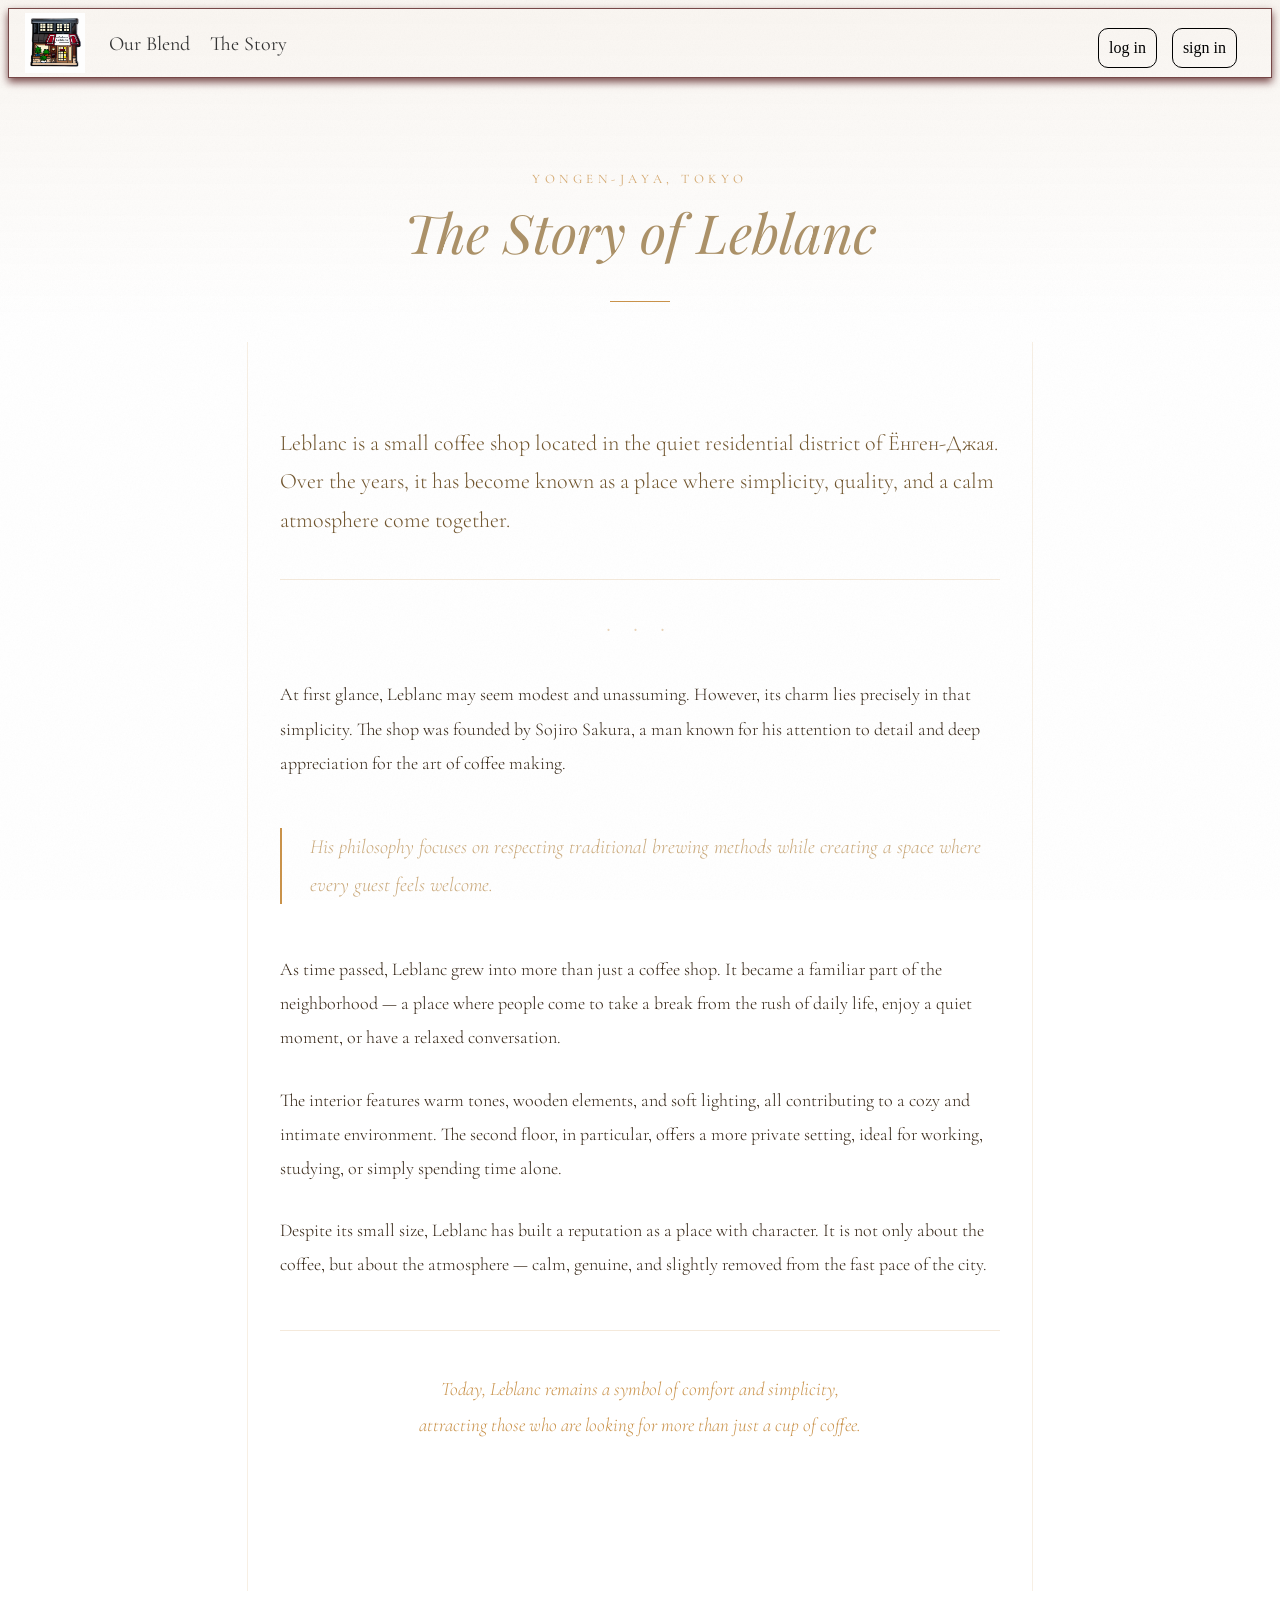
==== about.html @ 8e762aeb "story complete" ====
<!DOCTYPE html>
<html lang="en">
<head>
    <meta charset="UTF-8">
    <meta name="viewport" content="width=device-width, initial-scale=1.0">
    <title>LeblancCoffee - History</title>
    <link rel="stylesheet" href="styles.css">
    <link href="https://fonts.googleapis.com/css2?family=Playfair+Display:ital,wght@0,400;0,700;1,400&family=Cormorant+Garamond:ital,wght@0,300;0,400;1,300&display=swap" rel="stylesheet">
    <style>
        body {
            /* Тёплый сепия-тон вместо чистого белого */
            background-color: #ffffff;
            color: #bfa177;
            position: relative;
        }

        /* Текстура шума поверх фона */
        body::before {
            content: '';
            position: fixed;
            inset: 0;
            background-image: url("data:image/svg+xml,%3Csvg xmlns='http://www.w3.org/2000/svg' width='300' height='300'%3E%3Cfilter id='noise'%3E%3CfeTurbulence type='fractalNoise' baseFrequency='0.65' numOctaves='3' stitchTiles='stitch'/%3E%3CfeColorMatrix type='saturate' values='0'/%3E%3C/filter%3E%3Crect width='300' height='300' filter='url(%23noise)' opacity='0.04'/%3E%3C/svg%3E");
            pointer-events: none;
            z-index: 0;
        }

        /* Градиент сверху — шапка чуть темнее */
        body::after {
            content: '';
            position: fixed;
            top: 0;
            left: 0;
            right: 0;
            height: 320px;
            background: linear-gradient(to bottom, rgba(180, 130, 70, 0.08), transparent);
            pointer-events: none;
            z-index: 0;
        }

        /* Всё содержимое поверх псевдоэлементов */
        #navbar, header, article {
            position: relative;
            z-index: 1;
        }

        /* ── Шапка страницы ── */
        .page-header {
            text-align: center;
            padding: 80px 20px 40px;
        }

        .page-header::after {
            content: '';
            display: block;
            width: 60px;
            height: 1px;
            background: #c9924a;
            margin: 24px auto 0;
        }

        .page-header .label {
            font-family: 'Cormorant Garamond', serif;
            font-size: 13px;
            letter-spacing: 0.35em;
            text-transform: uppercase;
            color: #c9924a;
            opacity: 0.8;
        }

        .page-header h1 {
            font-family: 'Playfair Display', serif;
            font-size: clamp(32px, 5vw, 54px);
            font-style: italic;
            font-weight: 400;
            color: #ab9168;
            margin-top: 12px;
            line-height: 1.2;
        }

        /* ── Основной блок ── */
        .story {
            max-width: 720px;
            margin: 0 auto;
            padding: 60px 32px 120px;

            /* Декоративные вертикальные линии по бокам */
            border-left: 1px solid rgba(201, 146, 74, 0.15);
            border-right: 1px solid rgba(201, 146, 74, 0.15);
        }

        .story .lead {
            font-family: 'Cormorant Garamond', serif;
            font-size: 22px;
            font-weight: 300;
            line-height: 1.75;
            color: #71562f;
            margin-bottom: 40px;
            padding-bottom: 40px;
            border-bottom: 1px solid rgba(201, 146, 74, 0.2);
        }

        .story p {
            font-family: 'Cormorant Garamond', serif;
            font-size: 18px;
            font-weight: 300;
            line-height: 1.9;
            color: #332313;
            margin-bottom: 28px;
        }

        .story blockquote {
            margin: 48px 0;
            padding: 0 0 0 28px;
            border-left: 2px solid #c9924a;
        }

        .story blockquote p {
            font-style: italic;
            font-size: 20px;
            color: #c9a87a;
            margin-bottom: 0;
        }

        .story .closing {
            margin-top: 48px;
            padding-top: 40px;
            border-top: 1px solid rgba(201, 146, 74, 0.2);
            font-style: italic;
            color: #c9924a;
            text-align: center;
            font-size: 19px;
        }

        .ornament {
            text-align: center;
            color: rgba(201, 146, 74, 0.4);
            font-size: 18px;
            letter-spacing: 0.5em;
            margin: 8px 0 36px;
        }
    </style>
</head>
<body>
    <div id="navbar"></div>
    <script src="navbar.js"></script>

    <header class="page-header">
        <p class="label">Yongen-Jaya, Tokyo</p>
        <h1>The Story of Leblanc</h1>
    </header>

    <article class="story">

        <p class="lead">
            Leblanc is a small coffee shop located in the quiet residential district of Ёнген-Джая. Over the years, it has become known as a place where simplicity, quality, and a calm atmosphere come together.
        </p>

        <div class="ornament">· · ·</div>

        <p>
            At first glance, Leblanc may seem modest and unassuming. However, its charm lies precisely in that simplicity. The shop was founded by Sojiro Sakura, a man known for his attention to detail and deep appreciation for the art of coffee making.
        </p>

        <blockquote>
            <p>His philosophy focuses on respecting traditional brewing methods while creating a space where every guest feels welcome.</p>
        </blockquote>

        <p>
            As time passed, Leblanc grew into more than just a coffee shop. It became a familiar part of the neighborhood — a place where people come to take a break from the rush of daily life, enjoy a quiet moment, or have a relaxed conversation.
        </p>

        <p>
            The interior features warm tones, wooden elements, and soft lighting, all contributing to a cozy and intimate environment. The second floor, in particular, offers a more private setting, ideal for working, studying, or simply spending time alone.
        </p>

        <p>
            Despite its small size, Leblanc has built a reputation as a place with character. It is not only about the coffee, but about the atmosphere — calm, genuine, and slightly removed from the fast pace of the city.
        </p>

        <p class="closing">
            Today, Leblanc remains a symbol of comfort and simplicity,<br>
            attracting those who are looking for more than just a cup of coffee.
        </p>

    </article>
</body>
</html>
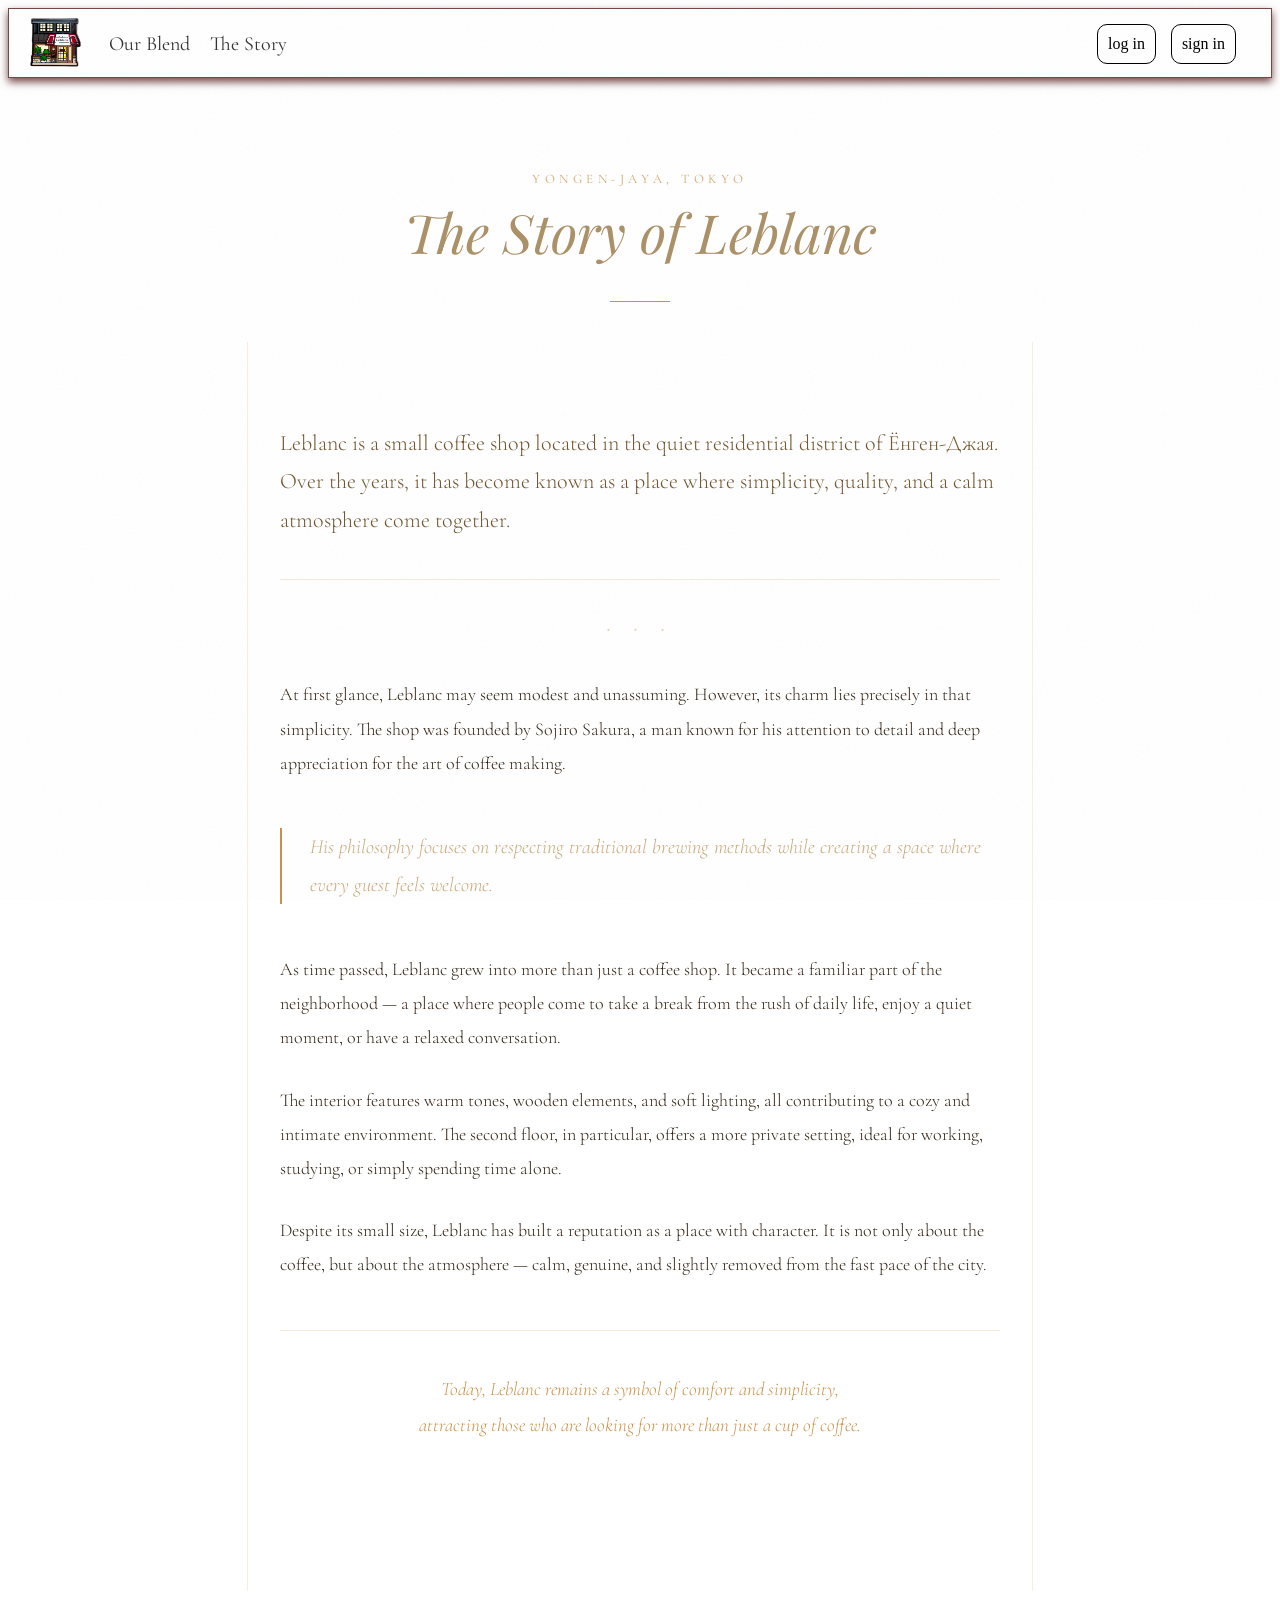
==== commit 57620eed: "fix" ====
--- a/about.html
+++ b/about.html
@@ -10,7 +10,7 @@
         body {
             /* Тёплый сепия-тон вместо чистого белого */
             background-color: #ffffff;
-            color: #bfa177;
+            color: #2a1f14;
             position: relative;
         }
 
@@ -20,19 +20,6 @@
             position: fixed;
             inset: 0;
             background-image: url("data:image/svg+xml,%3Csvg xmlns='http://www.w3.org/2000/svg' width='300' height='300'%3E%3Cfilter id='noise'%3E%3CfeTurbulence type='fractalNoise' baseFrequency='0.65' numOctaves='3' stitchTiles='stitch'/%3E%3CfeColorMatrix type='saturate' values='0'/%3E%3C/filter%3E%3Crect width='300' height='300' filter='url(%23noise)' opacity='0.04'/%3E%3C/svg%3E");
-            pointer-events: none;
-            z-index: 0;
-        }
-
-        /* Градиент сверху — шапка чуть темнее */
-        body::after {
-            content: '';
-            position: fixed;
-            top: 0;
-            left: 0;
-            right: 0;
-            height: 320px;
-            background: linear-gradient(to bottom, rgba(180, 130, 70, 0.08), transparent);
             pointer-events: none;
             z-index: 0;
         }
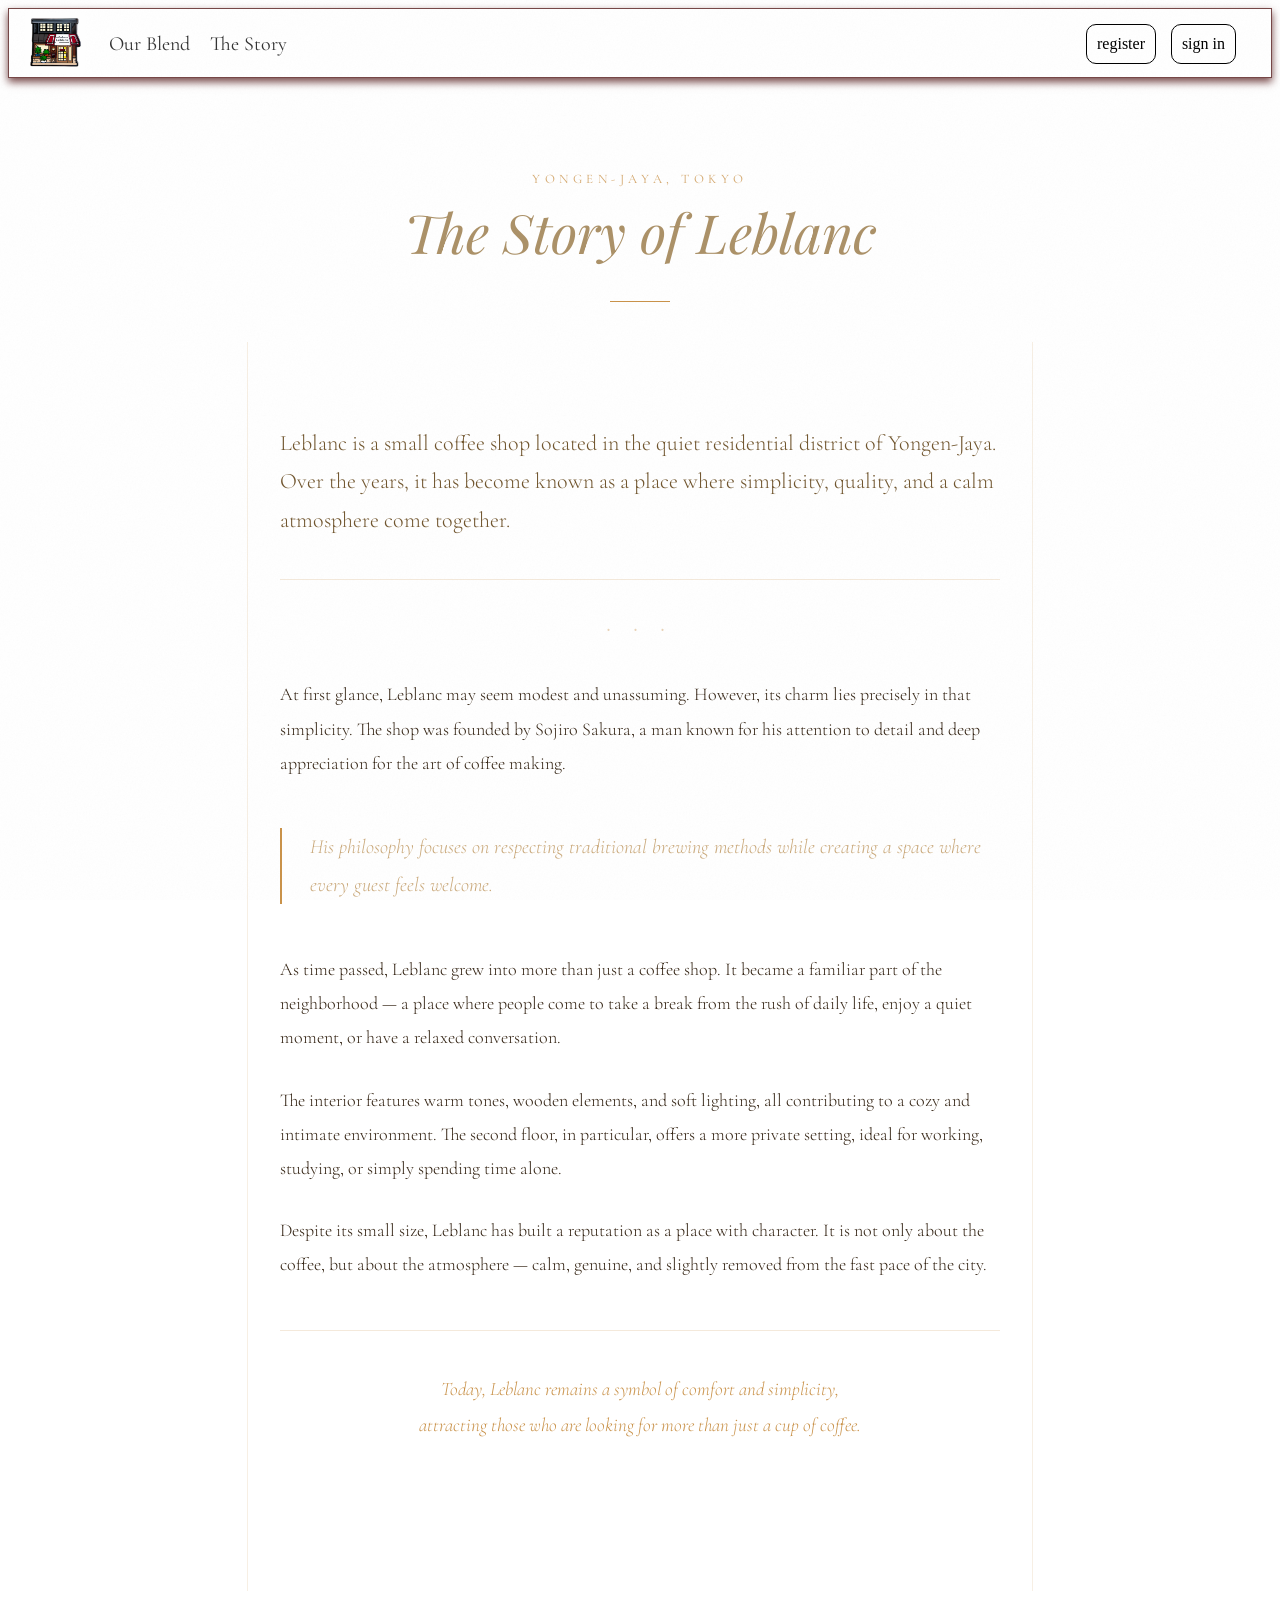
==== commit 6beec049: "story fix" ====
--- a/about.html
+++ b/about.html
@@ -139,7 +139,7 @@
     <article class="story">
 
         <p class="lead">
-            Leblanc is a small coffee shop located in the quiet residential district of Ёнген-Джая. Over the years, it has become known as a place where simplicity, quality, and a calm atmosphere come together.
+            Leblanc is a small coffee shop located in the quiet residential district of Yongen-Jaya. Over the years, it has become known as a place where simplicity, quality, and a calm atmosphere come together.
         </p>
 
         <div class="ornament">· · ·</div>
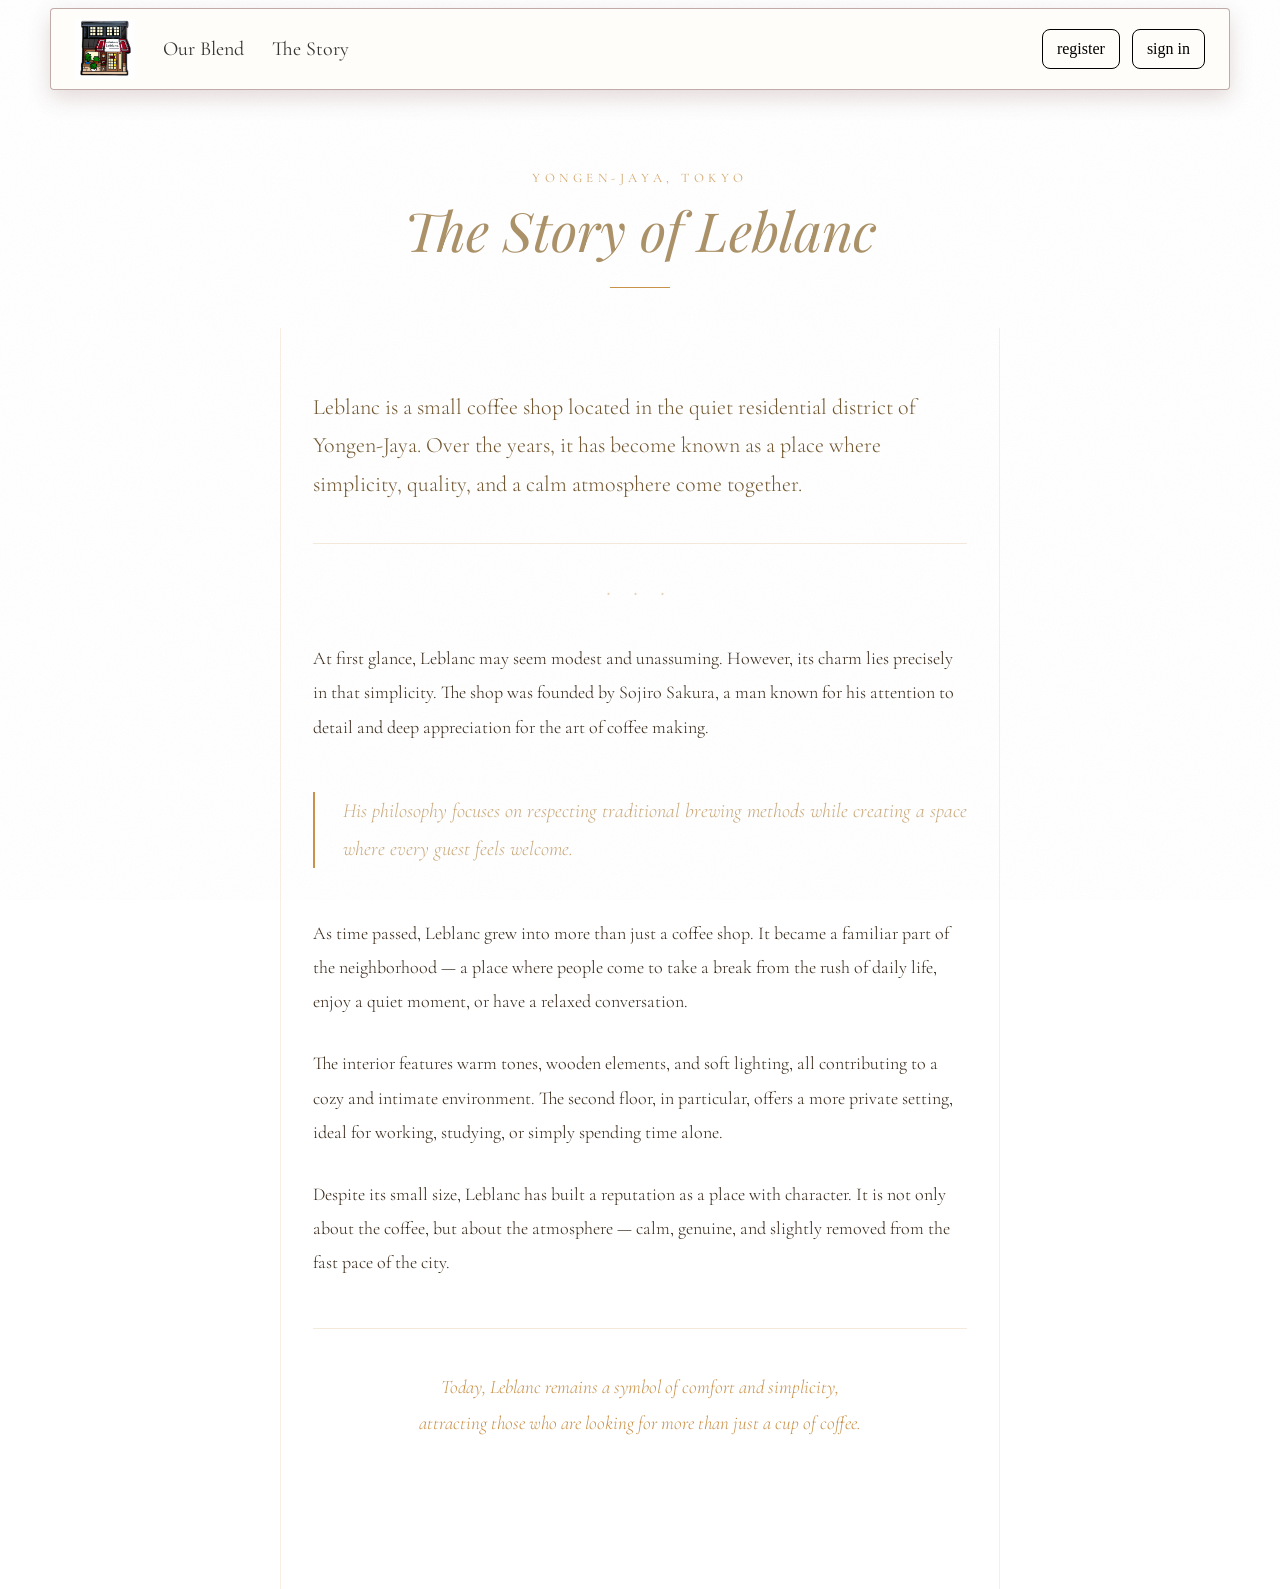
==== commit d536c383: "Improve UI responsiveness and demo auth flow" ====
--- a/about.html
+++ b/about.html
@@ -170,5 +170,6 @@
         </p>
 
     </article>
+    <script src="site.js"></script>
 </body>
-</html>+</html>
--- a/styles.css
+++ b/styles.css
@@ -0,0 +1,75 @@
+* {
+    box-sizing: border-box;
+    margin: 0;
+    padding: 0;
+}
+
+html {
+    overflow-x: hidden;
+}
+
+@view-transition {
+    navigation: auto;
+}
+
+::view-transition-old(root),
+::view-transition-new(root) {
+    animation-duration: 180ms;
+    animation-timing-function: ease;
+}
+
+body {
+    margin: 0;
+    overflow-x: hidden;
+    background: #fffdf9;
+}
+
+img {
+    display: block;
+    max-width: 100%;
+    height: auto;
+}
+
+a,
+button,
+input {
+    font: inherit;
+}
+
+button {
+    border: 0;
+}
+
+.auth-status {
+    display: none;
+    margin: 22px 0 0;
+    padding: 12px 14px;
+    border: 1px solid rgba(201, 146, 74, 0.22);
+    background: rgba(201, 146, 74, 0.08);
+    color: #d4b483;
+    font-family: 'Cormorant Garamond', serif;
+    font-size: 15px;
+    line-height: 1.45;
+    text-align: center;
+}
+
+.auth-status.is-visible {
+    display: block;
+}
+
+.auth-status.is-error {
+    border-color: rgba(180, 74, 61, 0.45);
+    background: rgba(180, 74, 61, 0.12);
+    color: #e3a18f;
+}
+
+@media (prefers-reduced-motion: reduce) {
+    body {
+        animation: none;
+    }
+
+    ::view-transition-old(root),
+    ::view-transition-new(root) {
+        animation: none;
+    }
+}
